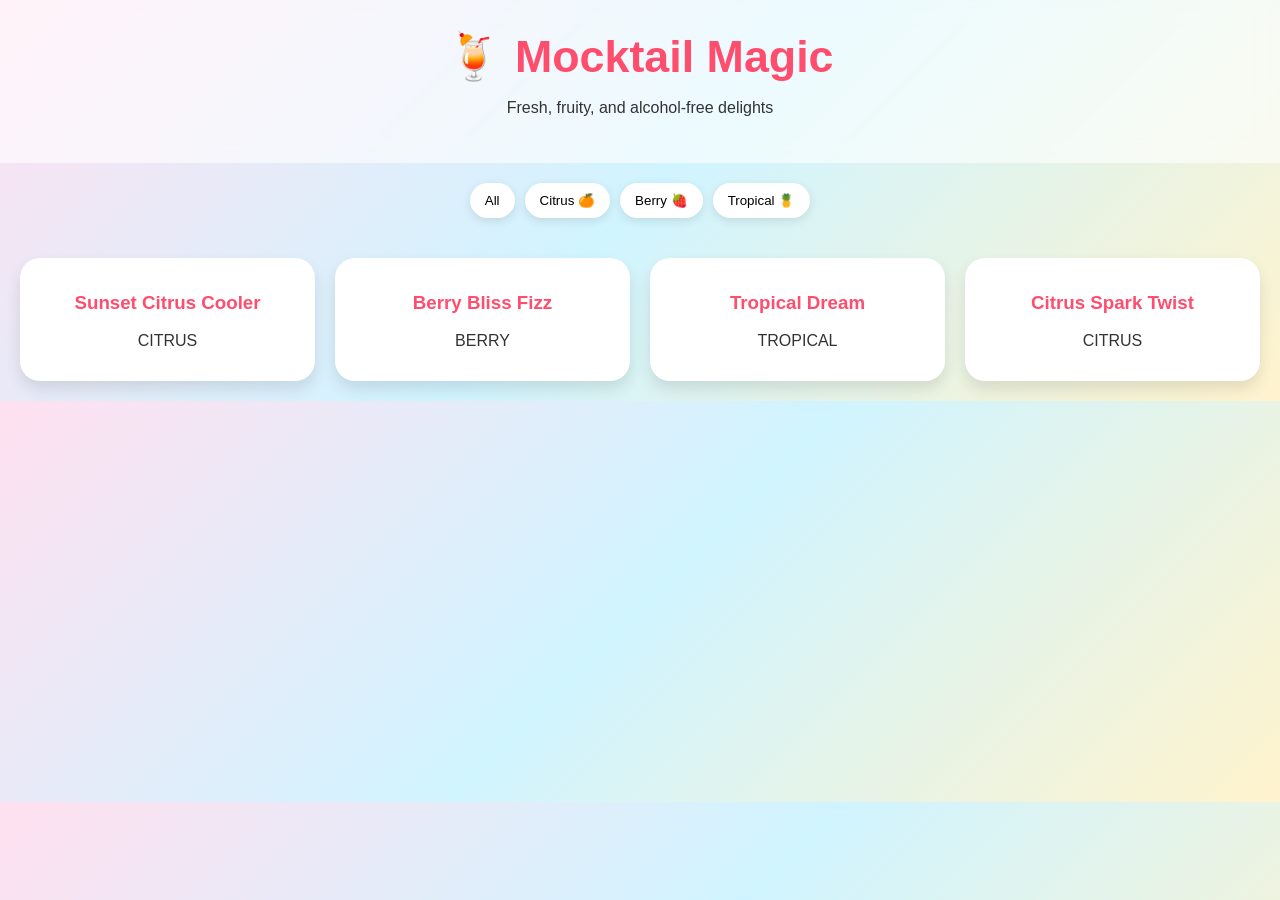
==== mocktailmagic/index.html @ c407eefb "Added Thami's webpage, Js, CSS, and html" ====
<!DOCTYPE html>
<html lang="en">
<head>
  <meta charset="UTF-8" />
  <meta name="viewport" content="width=device-width, initial-scale=1.0"/>
  <title>Mocktail Magic 🍓</title>
  <link rel="stylesheet" href="styles.css" />
</head>
<body>

  <header>
    <h1>🍹 Mocktail Magic</h1>
    <p>Fresh, fruity, and alcohol-free delights</p>
  </header>

  <div class="filters">
    <button onclick="filterRecipes('all')">All</button>
    <button onclick="filterRecipes('citrus')">Citrus 🍊</button>
    <button onclick="filterRecipes('berry')">Berry 🍓</button>
    <button onclick="filterRecipes('tropical')">Tropical 🍍</button>
  </div>

  <main id="recipeContainer"></main>

  <div id="modal" class="modal hidden">
    <div class="modal-content">
      <span onclick="closeModal()" class="close">&times;</span>
      <h2 id="modalTitle"></h2>
      <p id="modalIngredients"></p>
      <p id="modalSteps"></p>
    </div>
  </div>

  <script src="script.js"></script>
</body>
</html>
---- mocktailmagic/styles.css ----
body {
  margin: 0;
  font-family: "Arial Rounded MT Bold", Arial, sans-serif;
  background: linear-gradient(135deg, #ffe0f0, #d0f4ff, #fff3cd);
  color: #333;
}

/* Header */
header {
  text-align: center;
  padding: 30px;
  background: rgba(255, 255, 255, 0.6);
  backdrop-filter: blur(10px);
}

h1 {
  font-size: 2.8rem;
  color: #ff4d6d;
  margin: 0;
}

/* Filters */
.filters {
  display: flex;
  justify-content: center;
  gap: 10px;
  margin: 20px;
}

.filters button {
  padding: 10px 15px;
  border: none;
  border-radius: 20px;
  background: #ffffff;
  cursor: pointer;
  box-shadow: 0 3px 10px rgba(0,0,0,0.1);
  transition: 0.2s;
}

.filters button:hover {
  transform: scale(1.05);
  background: #ffe3ec;
}

/* Recipe cards */
#recipeContainer {
  display: grid;
  grid-template-columns: repeat(auto-fit, minmax(220px, 1fr));
  gap: 20px;
  padding: 20px;
}

.card {
  background: white;
  border-radius: 20px;
  padding: 15px;
  text-align: center;
  cursor: pointer;
  box-shadow: 0 8px 15px rgba(0,0,0,0.1);
  transition: 0.2s;
}

.card:hover {
  transform: translateY(-5px);
}

.card h3 {
  color: #ff4d6d;
}

/* Modal */
.modal {
  position: fixed;
  top: 0;
  left: 0;
  width: 100%;
  height: 100%;
  background: rgba(0,0,0,0.4);
  display: flex;
  justify-content: center;
  align-items: center;
}

.hidden {
  display: none;
}

.modal-content {
  background: white;
  padding: 20px;
  border-radius: 20px;
  width: 300px;
  position: relative;
}

.close {
  position: absolute;
  top: 10px;
  right: 15px;
  cursor: pointer;
  font-size: 1.5rem;
}
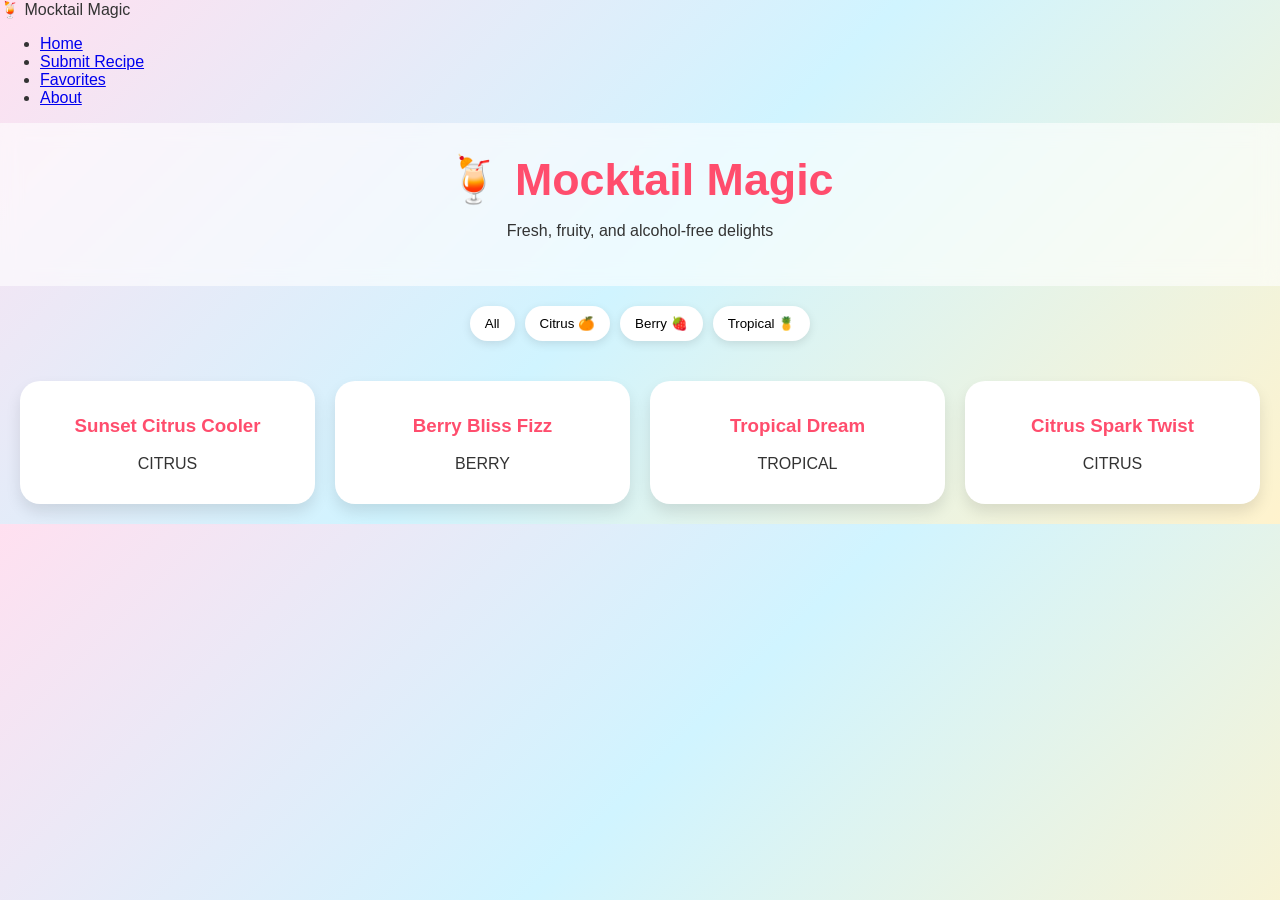
==== commit fcda05a0: "nav" ====
--- a/mocktailmagic/index.html
+++ b/mocktailmagic/index.html
@@ -7,6 +7,17 @@
   <link rel="stylesheet" href="styles.css" />
 </head>
 <body>
+
+  <nav class="navbar">
+    <div class="logo">🍹 Mocktail Magic</div>
+
+    <ul class="nav-links">
+      <li><a href="index.html">Home</a></li>
+      <li><a href="store.html">Submit Recipe</a></li>
+      <li><a href="#">Favorites</a></li>
+      <li><a href="#">About</a></li>
+    </ul>
+  </nav>
 
   <header>
     <h1>🍹 Mocktail Magic</h1>
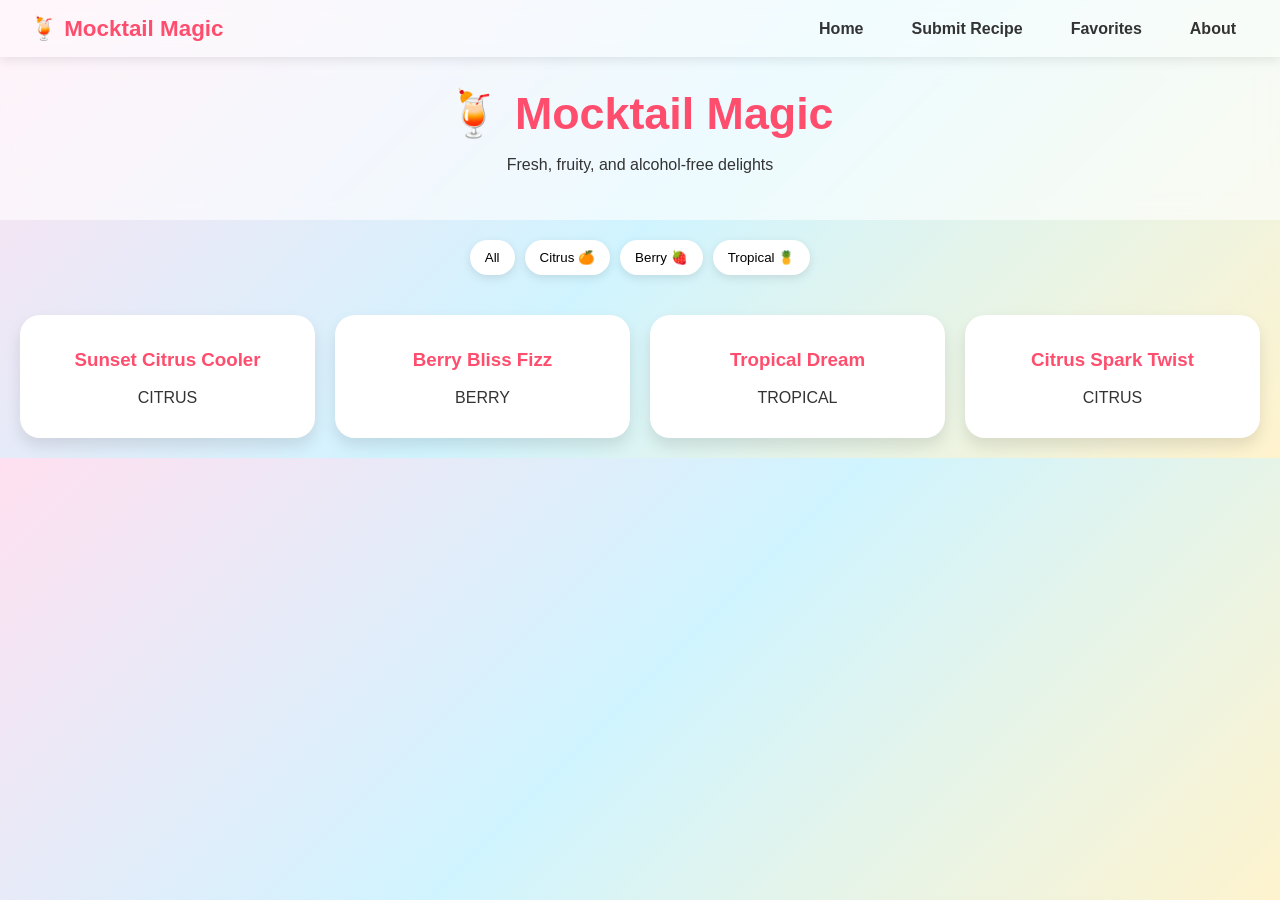
==== commit f402a4f1: "css" ====
--- a/mocktailmagic/index.html
+++ b/mocktailmagic/index.html
@@ -17,6 +17,7 @@
       <li><a href="#">Favorites</a></li>
       <li><a href="#">About</a></li>
     </ul>
+    </div>
   </nav>
 
   <header>
--- a/mocktailmagic/styles.css
+++ b/mocktailmagic/styles.css
@@ -3,6 +3,48 @@
   font-family: "Arial Rounded MT Bold", Arial, sans-serif;
   background: linear-gradient(135deg, #ffe0f0, #d0f4ff, #fff3cd);
   color: #333;
+}
+
+/* Navigation Bar */
+.navbar {
+  display: flex;
+  justify-content: space-between;
+  align-items: center;
+  padding: 15px 30px;
+  background: rgba(255, 255, 255, 0.7);
+  backdrop-filter: blur(10px);
+  box-shadow: 0 4px 10px rgba(0,0,0,0.08);
+  position: sticky;
+  top: 0;
+  z-index: 1000;
+}
+
+.logo {
+  font-size: 1.4rem;
+  font-weight: bold;
+  color: #ff4d6d;
+}
+
+.nav-links {
+  list-style: none;
+  display: flex;
+  gap: 20px;
+  margin: 0;
+  padding: 0;
+}
+
+.nav-links a {
+  text-decoration: none;
+  color: #333;
+  font-weight: bold;
+  transition: 0.2s;
+  padding: 8px 14px;
+  border-radius: 20px;
+}
+
+.nav-links a:hover {
+  background: #ffe3ec;
+  color: #ff4d6d;
 }
 
 /* Header */
